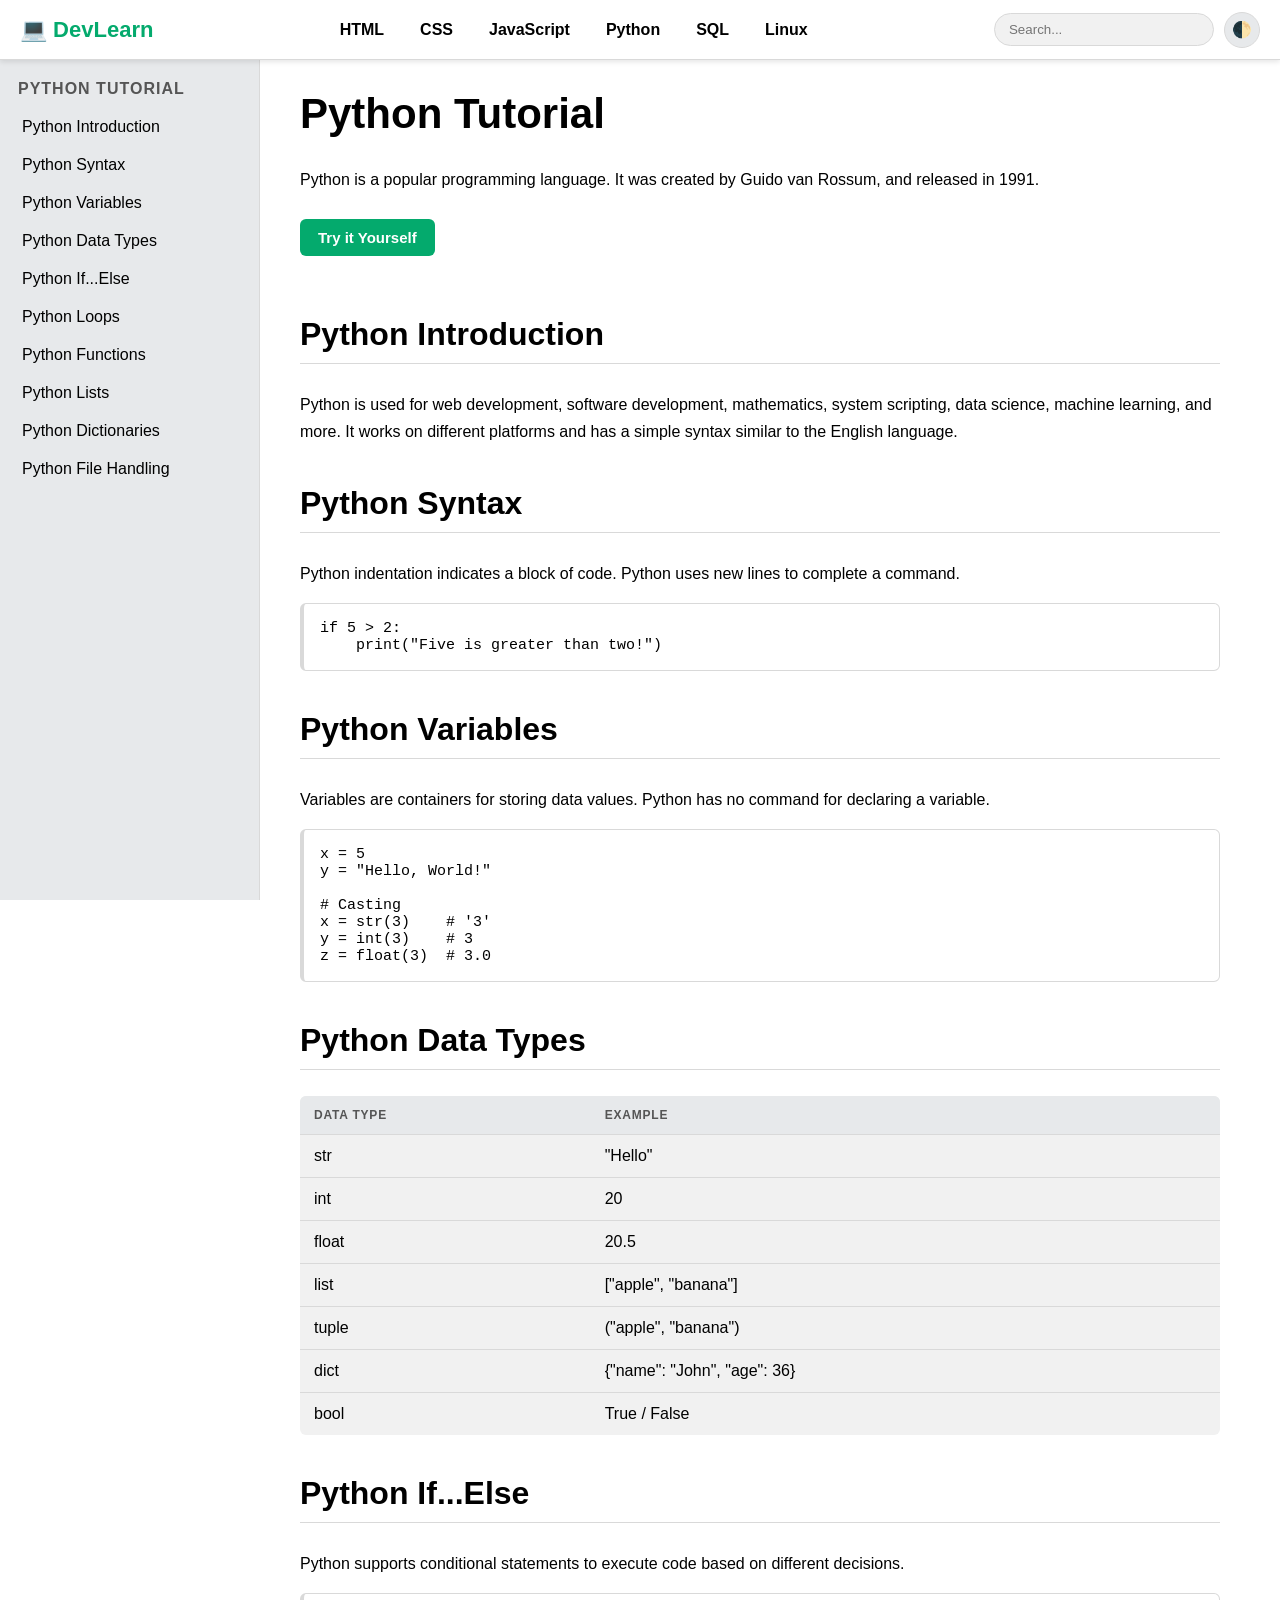
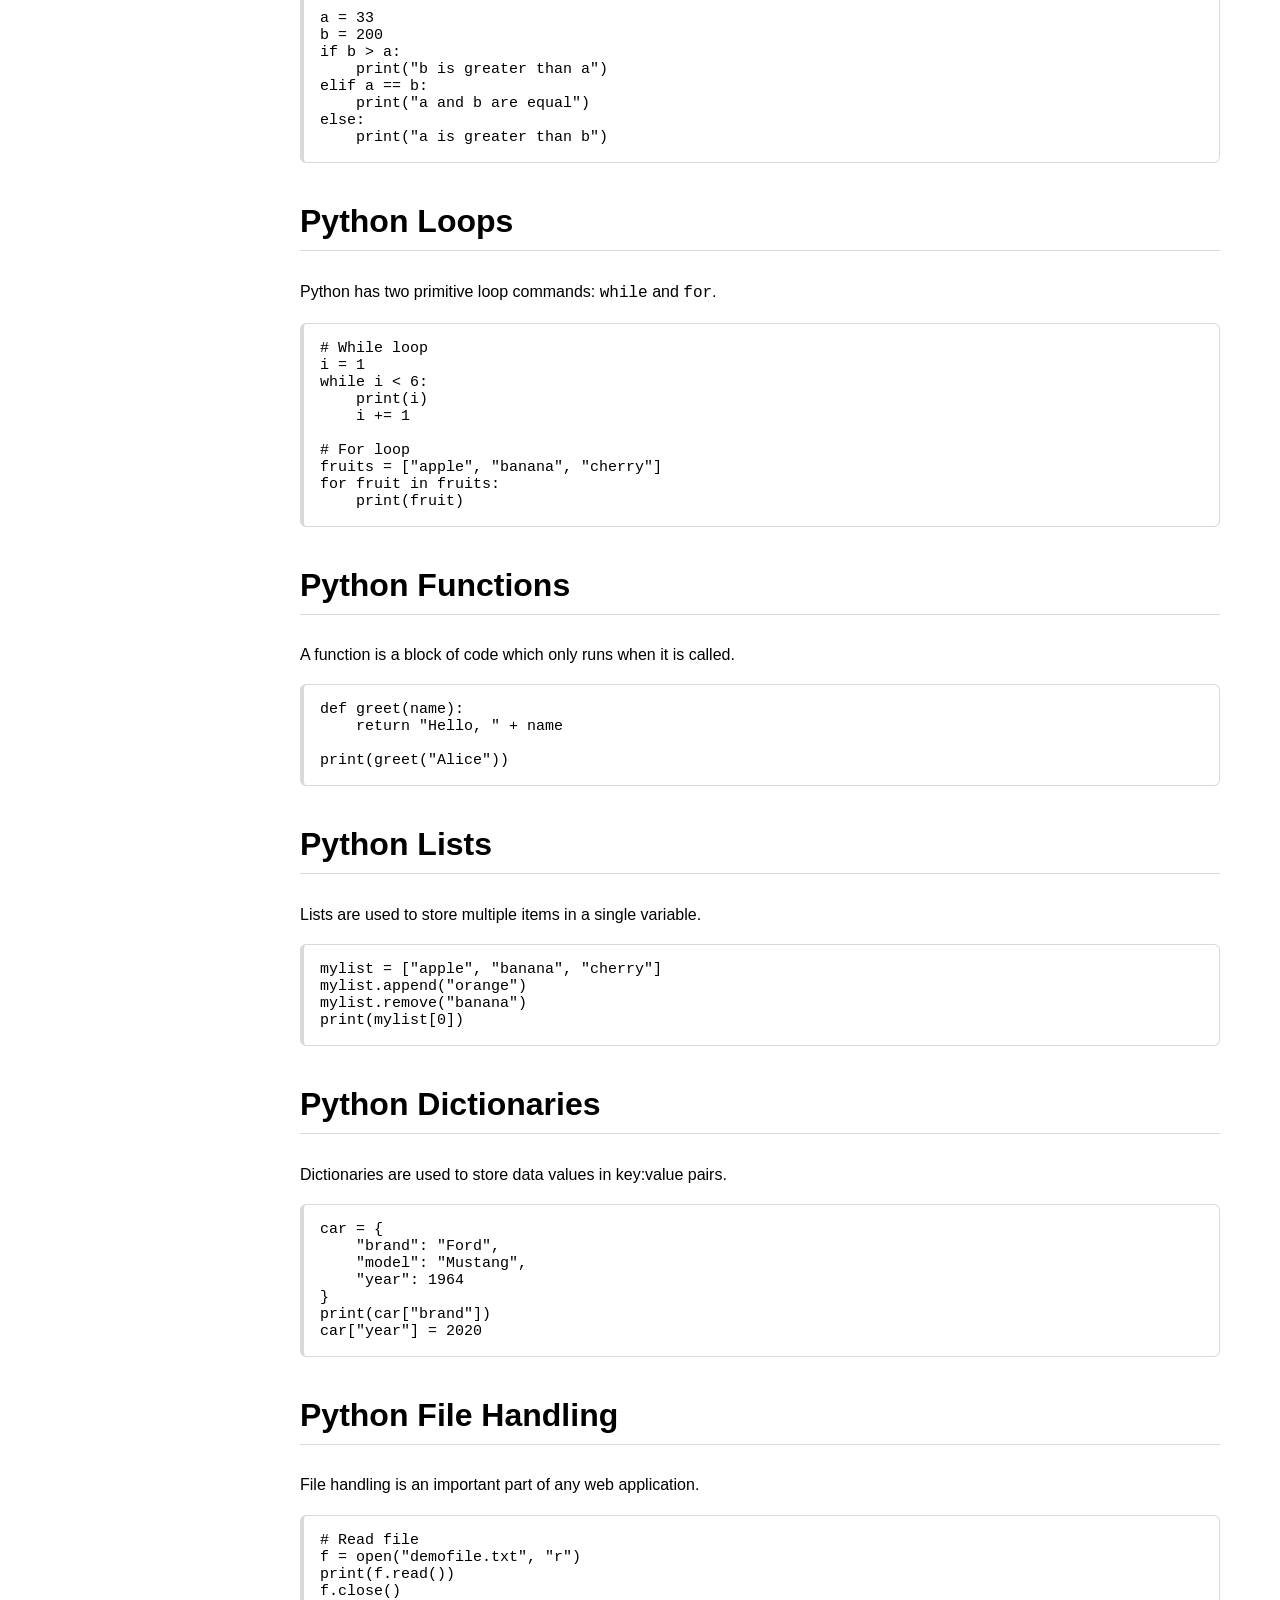
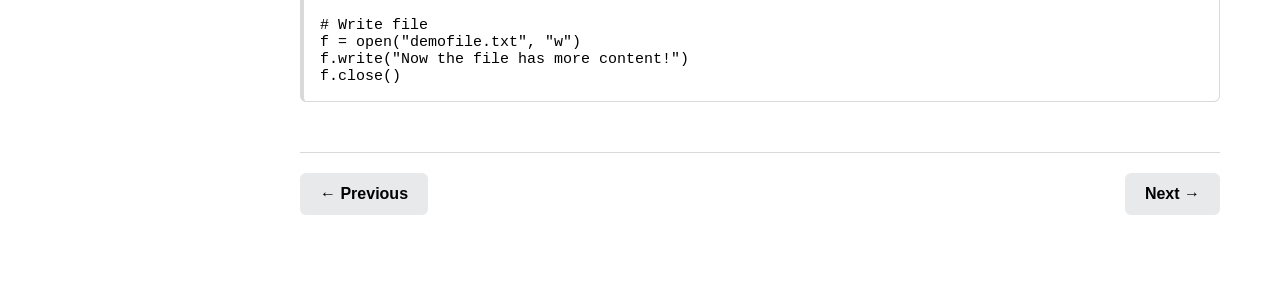
==== python-course.html @ 3996330c "Initial combat" ====
<!DOCTYPE html>
<html lang="en">
<head>
<meta charset="UTF-8">
<meta name="viewport" content="width=device-width, initial-scale=1.0">
<title>Python Tutorial - DevLearn</title>
<link rel="stylesheet" href="global.css">
</head>
<body>

<header class="top-header">
  <button class="sidebar-toggle icon-btn" onclick="toggleSidebar()">☰</button>
  <a href="index.html" class="logo">💻 DevLearn</a>
  <nav>
    <a href="html-course.html">HTML</a>
    <a href="css-course.html">CSS</a>
    <a href="js-course.html">JavaScript</a>
    <a href="python-course.html">Python</a>
    <a href="sql-course.html">SQL</a>
    <a href="linux-course.html">Linux</a>
  </nav>
  <div class="header-actions">
    <input type="text" class="search-box" placeholder="Search..." oninput="filterSidebar(this.value)">
    <button class="icon-btn" onclick="toggleTheme()" title="Toggle theme">🌓</button>
  </div>
</header>

<div class="page-layout">
  <aside class="sidebar">
    <h3>Python Tutorial</h3>
    <a href="#intro">Python Introduction</a>
    <a href="#syntax">Python Syntax</a>
    <a href="#variables">Python Variables</a>
    <a href="#datatypes">Python Data Types</a>
    <a href="#conditions">Python If...Else</a>
    <a href="#loops">Python Loops</a>
    <a href="#functions">Python Functions</a>
    <a href="#lists">Python Lists</a>
    <a href="#dictionaries">Python Dictionaries</a>
    <a href="#filehandling">Python File Handling</a>
  </aside>

  <main class="main-content">

    <h1>Python Tutorial</h1>
    <p>Python is a popular programming language. It was created by Guido van Rossum, and released in 1991.</p>
    <a class="try-it-btn" href="try-it.html?code=%3C!DOCTYPE%20html%3E%0A%3Chtml%3E%0A%3Cbody%3E%0A%3Cpre%20style%3D%22font-size%3A16px%3B%22%3E%0Aprint(%22Hello%2C%20World!%22)%0A%0Ax%20%3D%205%0Ay%20%3D%20%22John%22%0Aprint(x)%0Aprint(y)%0A%3C%2Fpre%3E%0A%3C%2Fbody%3E%0A%3C%2Fhtml%3E" target="_blank">Try it Yourself</a>

    <h2 id="intro">Python Introduction</h2>
    <p>Python is used for web development, software development, mathematics, system scripting, data science, machine learning, and more. It works on different platforms and has a simple syntax similar to the English language.</p>

    <h2 id="syntax">Python Syntax</h2>
    <p>Python indentation indicates a block of code. Python uses new lines to complete a command.</p>
    <div class="code-block"><pre>if 5 > 2:
    print("Five is greater than two!")</pre></div>

    <h2 id="variables">Python Variables</h2>
    <p>Variables are containers for storing data values. Python has no command for declaring a variable.</p>
    <div class="code-block"><pre>x = 5
y = "Hello, World!"

# Casting
x = str(3)    # '3'
y = int(3)    # 3
z = float(3)  # 3.0</pre></div>

    <h2 id="datatypes">Python Data Types</h2>
    <table class="w3-table">
      <tr><th>Data Type</th><th>Example</th></tr>
      <tr><td>str</td><td>"Hello"</td></tr>
      <tr><td>int</td><td>20</td></tr>
      <tr><td>float</td><td>20.5</td></tr>
      <tr><td>list</td><td>["apple", "banana"]</td></tr>
      <tr><td>tuple</td><td>("apple", "banana")</td></tr>
      <tr><td>dict</td><td>{"name": "John", "age": 36}</td></tr>
      <tr><td>bool</td><td>True / False</td></tr>
    </table>

    <h2 id="conditions">Python If...Else</h2>
    <p>Python supports conditional statements to execute code based on different decisions.</p>
    <div class="code-block"><pre>a = 33
b = 200
if b > a:
    print("b is greater than a")
elif a == b:
    print("a and b are equal")
else:
    print("a is greater than b")</pre></div>

    <h2 id="loops">Python Loops</h2>
    <p>Python has two primitive loop commands: <code>while</code> and <code>for</code>.</p>
    <div class="code-block"><pre># While loop
i = 1
while i < 6:
    print(i)
    i += 1

# For loop
fruits = ["apple", "banana", "cherry"]
for fruit in fruits:
    print(fruit)</pre></div>

    <h2 id="functions">Python Functions</h2>
    <p>A function is a block of code which only runs when it is called.</p>
    <div class="code-block"><pre>def greet(name):
    return "Hello, " + name

print(greet("Alice"))</pre></div>

    <h2 id="lists">Python Lists</h2>
    <p>Lists are used to store multiple items in a single variable.</p>
    <div class="code-block"><pre>mylist = ["apple", "banana", "cherry"]
mylist.append("orange")
mylist.remove("banana")
print(mylist[0])</pre></div>

    <h2 id="dictionaries">Python Dictionaries</h2>
    <p>Dictionaries are used to store data values in key:value pairs.</p>
    <div class="code-block"><pre>car = {
    "brand": "Ford",
    "model": "Mustang",
    "year": 1964
}
print(car["brand"])
car["year"] = 2020</pre></div>

    <h2 id="filehandling">Python File Handling</h2>
    <p>File handling is an important part of any web application.</p>
    <div class="code-block"><pre># Read file
f = open("demofile.txt", "r")
print(f.read())
f.close()

# Write file
f = open("demofile.txt", "w")
f.write("Now the file has more content!")
f.close()</pre></div>

    <div class="prev-next">
      <a href="js-course.html">← Previous</a>
      <a href="sql-course.html">Next →</a>
    </div>

  </main>
</div>

<script src="app.js"></script>
</body>
</html>
---- global.css ----
/* ================================
   DevLearn - Global Styles (W3Schools-like)
================================ */

:root {
  --bg: #ffffff;
  --surface: #f1f1f1;
  --surface-2: #e7e9eb;
  --text: #000000;
  --text-secondary: #555555;
  --accent: #04AA6D;
  --accent-hover: #059862;
  --header-bg: #ffffff;
  --sidebar-bg: #E7E9EB;
  --code-bg: #ffffff;
  --border: #d9d9d9;
  --shadow: 0 2px 5px rgba(0,0,0,0.1);
}

[data-theme="dark"] {
  --bg: #0f1115;
  --surface: #151922;
  --surface-2: #1f2330;
  --text: #ffffff;
  --text-secondary: #bbbbbb;
  --accent: #00ff99;
  --accent-hover: #00cc77;
  --header-bg: #151922;
  --sidebar-bg: #11151f;
  --code-bg: #0b0d12;
  --border: #2a2e3b;
  --shadow: 0 2px 10px rgba(0,0,0,0.4);
}

* {
  box-sizing: border-box;
}

html, body {
  margin: 0;
  padding: 0;
  font-family: "Segoe UI", Tahoma, Geneva, Verdana, sans-serif;
  background: var(--bg);
  color: var(--text);
  scroll-behavior: smooth;
}

/* Header */
.top-header {
  position: fixed;
  top: 0;
  left: 0;
  right: 0;
  height: 60px;
  background: var(--header-bg);
  border-bottom: 1px solid var(--border);
  display: flex;
  align-items: center;
  justify-content: space-between;
  padding: 0 20px;
  z-index: 1000;
  box-shadow: var(--shadow);
}

.logo {
  font-size: 22px;
  font-weight: 700;
  color: var(--accent);
  text-decoration: none;
  display: flex;
  align-items: center;
  gap: 8px;
}

.top-header nav {
  display: flex;
  align-items: center;
  gap: 12px;
}

.top-header nav a {
  color: var(--text);
  text-decoration: none;
  font-weight: 600;
  padding: 6px 12px;
  border-radius: 20px;
  transition: background 0.2s;
}

.top-header nav a:hover {
  background: var(--surface-2);
}

.header-actions {
  display: flex;
  align-items: center;
  gap: 10px;
}

.search-box {
  padding: 8px 14px;
  border-radius: 20px;
  border: 1px solid var(--border);
  background: var(--surface);
  color: var(--text);
  outline: none;
  width: 220px;
}

.icon-btn {
  background: var(--surface-2);
  border: 1px solid var(--border);
  color: var(--text);
  border-radius: 50%;
  width: 36px;
  height: 36px;
  cursor: pointer;
  display: inline-flex;
  align-items: center;
  justify-content: center;
  font-size: 16px;
}

.icon-btn:hover {
  background: var(--accent);
  color: #fff;
  border-color: var(--accent);
}

/* Layout with sidebar */
.page-layout {
  display: flex;
  padding-top: 60px;
  min-height: 100vh;
}

/* Sidebar */
.sidebar {
  width: 260px;
  background: var(--sidebar-bg);
  border-right: 1px solid var(--border);
  position: fixed;
  top: 60px;
  bottom: 0;
  left: 0;
  overflow-y: auto;
  padding: 10px 0;
  transition: transform 0.3s;
}

.sidebar h3 {
  padding: 10px 18px;
  margin: 0;
  font-size: 16px;
  color: var(--text-secondary);
  text-transform: uppercase;
  letter-spacing: 1px;
}

.sidebar a {
  display: block;
  padding: 10px 18px;
  color: var(--text);
  text-decoration: none;
  border-left: 4px solid transparent;
  transition: background 0.15s, border-color 0.15s;
}

.sidebar a:hover,
.sidebar a.active {
  background: var(--surface-2);
  border-left-color: var(--accent);
}

/* Main content area */
.main-content {
  margin-left: 260px;
  flex: 1;
  padding: 30px 40px;
  max-width: 1000px;
}

.main-content h1 {
  font-size: 42px;
  margin-top: 0;
}

.main-content h2 {
  font-size: 32px;
  margin-top: 40px;
  padding-bottom: 10px;
  border-bottom: 1px solid var(--border);
}

.main-content h3 {
  font-size: 24px;
  margin-top: 30px;
}

.main-content p {
  line-height: 1.7;
  font-size: 16px;
}

.main-content ul, .main-content ol {
  line-height: 1.8;
}

/* Code blocks */
.code-block {
  background: var(--code-bg);
  border-left: 4px solid var(--accent);
  border: 1px solid var(--border);
  border-left-width: 4px;
  border-radius: 6px;
  padding: 16px;
  overflow-x: auto;
  font-family: "Consolas", "Courier New", monospace;
  font-size: 15px;
  position: relative;
  margin: 16px 0;
}

.code-block pre {
  margin: 0;
  white-space: pre-wrap;
}

.syntax-box {
  background: var(--surface);
  border-left: 4px solid var(--accent);
  padding: 14px 18px;
  border-radius: 6px;
  font-family: "Consolas", "Courier New", monospace;
  font-size: 15px;
  color: var(--accent);
  margin: 14px 0;
}

/* Try It button */
.try-it-btn {
  display: inline-block;
  background: var(--accent);
  color: #fff;
  padding: 10px 18px;
  border-radius: 6px;
  text-decoration: none;
  font-weight: 600;
  margin: 10px 0 20px;
  border: none;
  cursor: pointer;
  font-size: 15px;
  transition: background 0.2s;
}

.try-it-btn:hover {
  background: var(--accent-hover);
}

/* Tables */
.w3-table {
  width: 100%;
  border-collapse: collapse;
  margin: 16px 0;
  background: var(--surface);
  border-radius: 6px;
  overflow: hidden;
}

.w3-table th,
.w3-table td {
  padding: 12px 14px;
  text-align: left;
  border-bottom: 1px solid var(--border);
}

.w3-table th {
  background: var(--surface-2);
  color: var(--text-secondary);
  font-weight: 700;
  text-transform: uppercase;
  font-size: 12px;
  letter-spacing: 0.8px;
}

.w3-table tr:last-child td {
  border-bottom: none;
}

/* Notes / Tips */
.note {
  background: #fff3cd;
  color: #664d03;
  border-left: 4px solid #ffc107;
  padding: 14px 18px;
  border-radius: 6px;
  margin: 16px 0;
}

[data-theme="dark"] .note {
  background: #3b3415;
  color: #ffe9a6;
  border-left-color: #ffc107;
}

/* Prev / Next */
.prev-next {
  display: flex;
  justify-content: space-between;
  margin-top: 50px;
  padding-top: 20px;
  border-top: 1px solid var(--border);
}

.prev-next a {
  background: var(--surface-2);
  color: var(--text);
  padding: 12px 20px;
  border-radius: 6px;
  text-decoration: none;
  font-weight: 600;
  display: inline-flex;
  align-items: center;
  gap: 8px;
}

.prev-next a:hover {
  background: var(--accent);
  color: #fff;
}

/* Homepage cards */
.course-grid {
  display: grid;
  grid-template-columns: repeat(auto-fill, minmax(260px, 1fr));
  gap: 24px;
  margin-top: 30px;
}

.course-card {
  background: var(--surface);
  border: 1px solid var(--border);
  border-radius: 12px;
  padding: 24px;
  text-decoration: none;
  color: var(--text);
  transition: transform 0.2s, box-shadow 0.2s;
  display: flex;
  flex-direction: column;
}

.course-card:hover {
  transform: translateY(-4px);
  box-shadow: var(--shadow);
}

.course-card .icon {
  font-size: 36px;
  margin-bottom: 12px;
}

.course-card h3 {
  margin: 0 0 8px;
  font-size: 20px;
}

.course-card p {
  margin: 0;
  color: var(--text-secondary);
  font-size: 14px;
}

/* Hero */
.hero {
  text-align: center;
  padding: 60px 20px 40px;
}

.hero h1 {
  font-size: 48px;
  margin: 0 0 12px;
}

.hero p {
  font-size: 20px;
  color: var(--text-secondary);
  margin: 0 0 30px;
}

/* Mobile */
.sidebar-toggle {
  display: none;
  background: none;
  border: none;
  color: var(--text);
  font-size: 24px;
  cursor: pointer;
}

@media (max-width: 900px) {
  .sidebar {
    transform: translateX(-100%);
    z-index: 999;
  }
  .sidebar.open {
    transform: translateX(0);
  }
  .main-content {
    margin-left: 0;
    padding: 20px;
  }
  .sidebar-toggle {
    display: inline-flex;
  }
  .search-box {
    width: 140px;
  }
}

/* Scrollbar */
::-webkit-scrollbar {
  width: 8px;
}
::-webkit-scrollbar-track {
  background: transparent;
}
::-webkit-scrollbar-thumb {
  background: var(--border);
  border-radius: 4px;
}
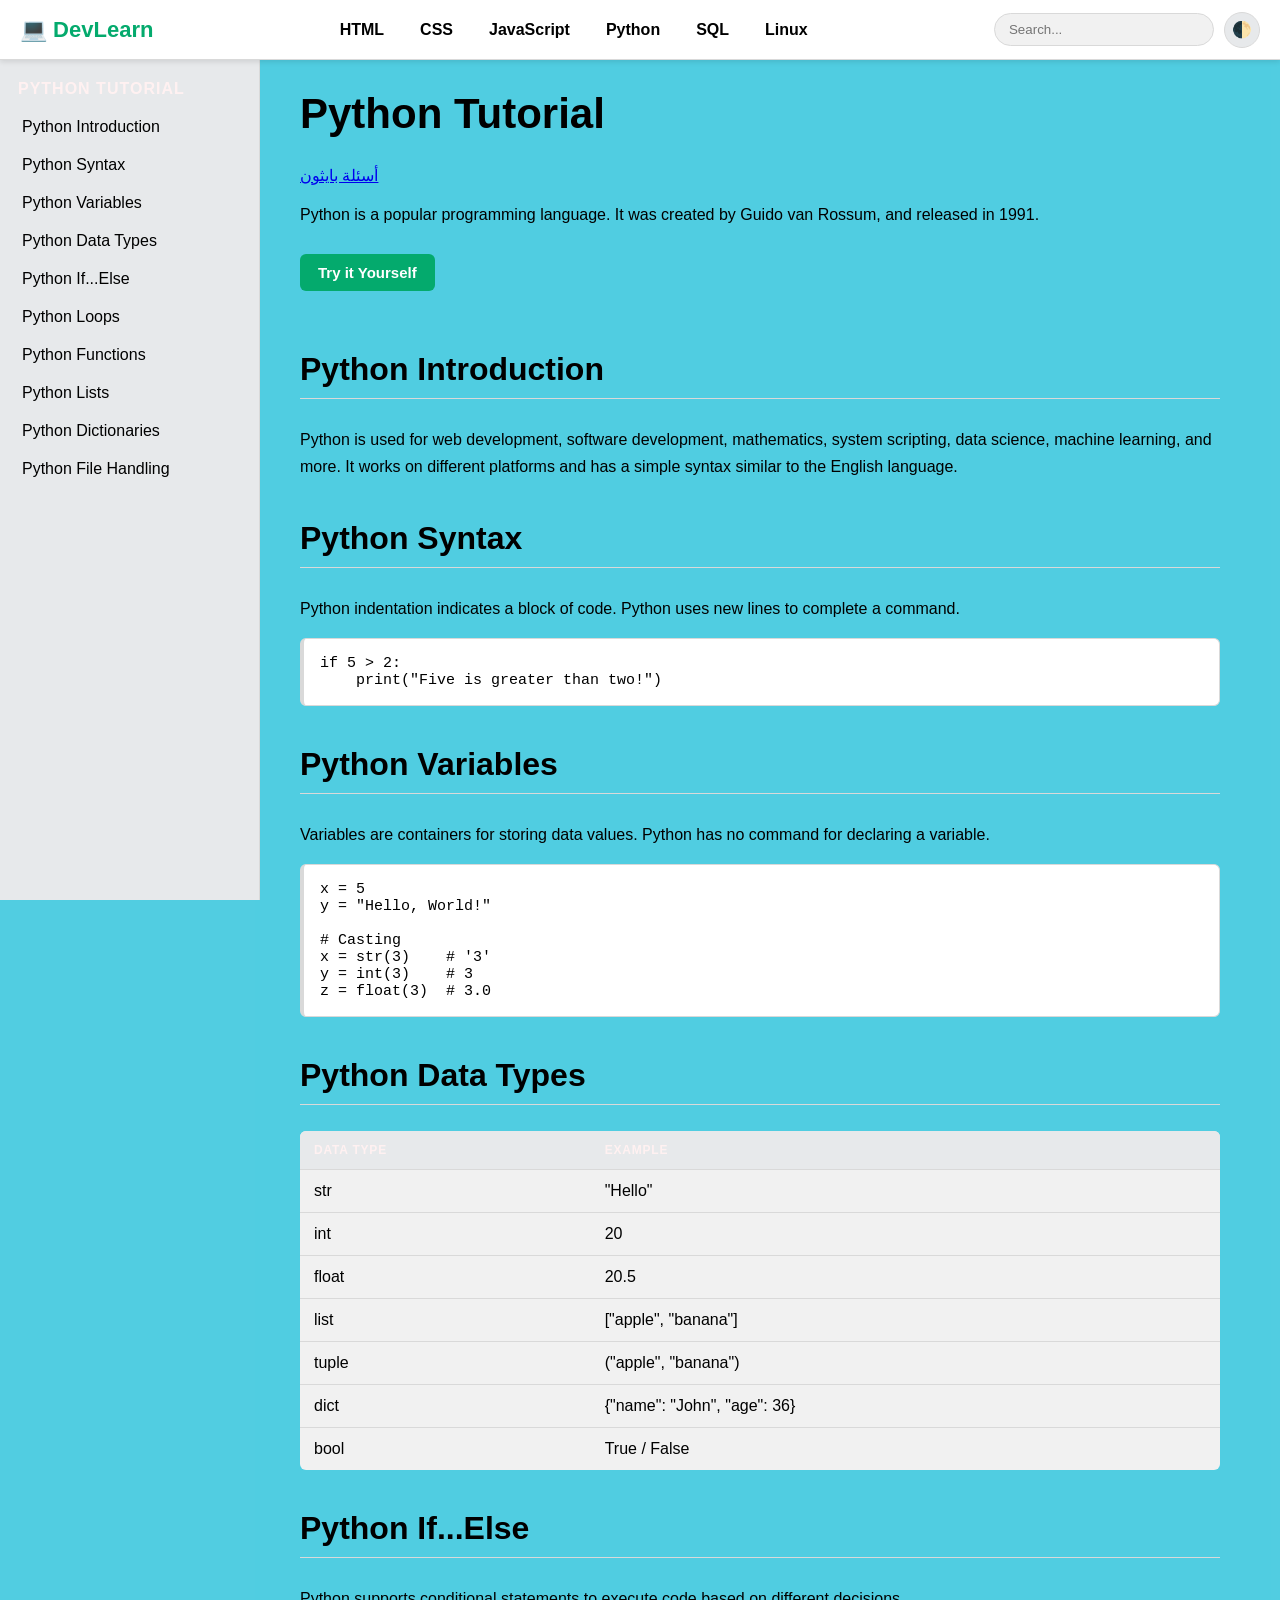
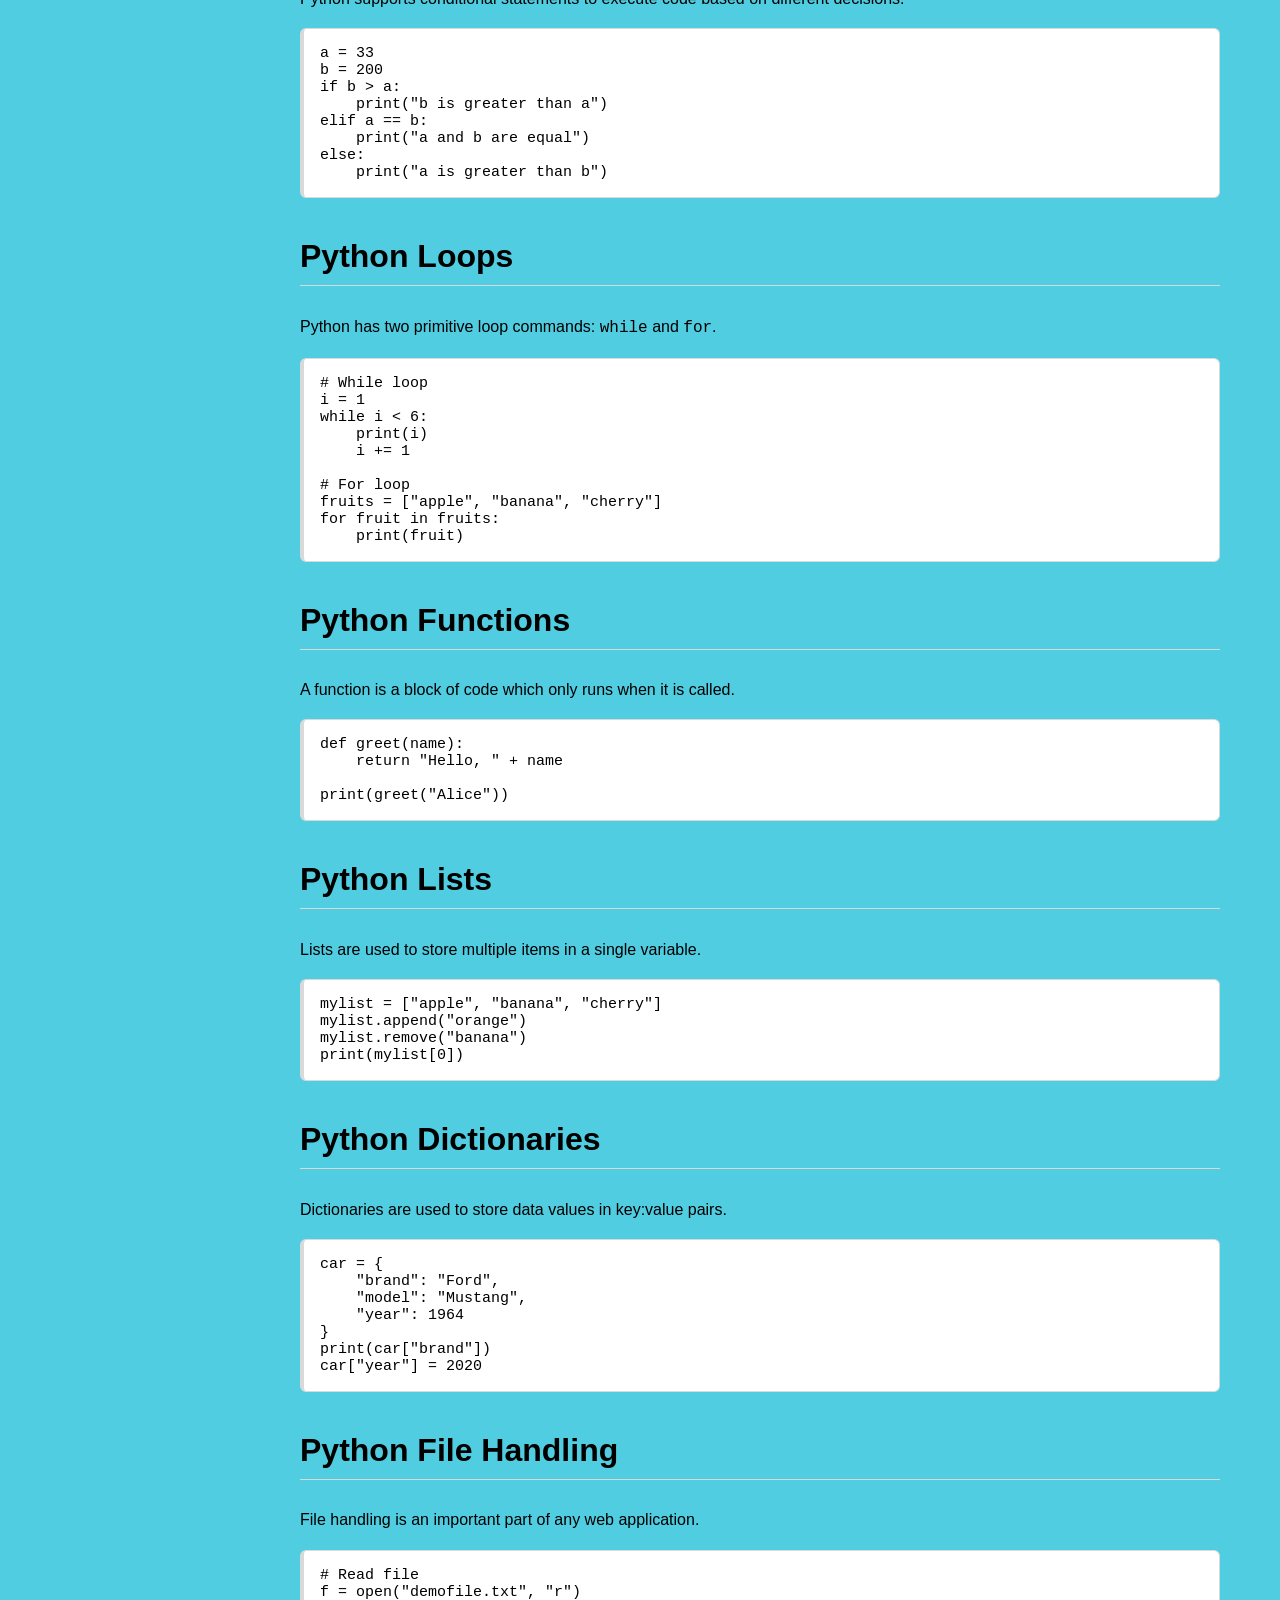
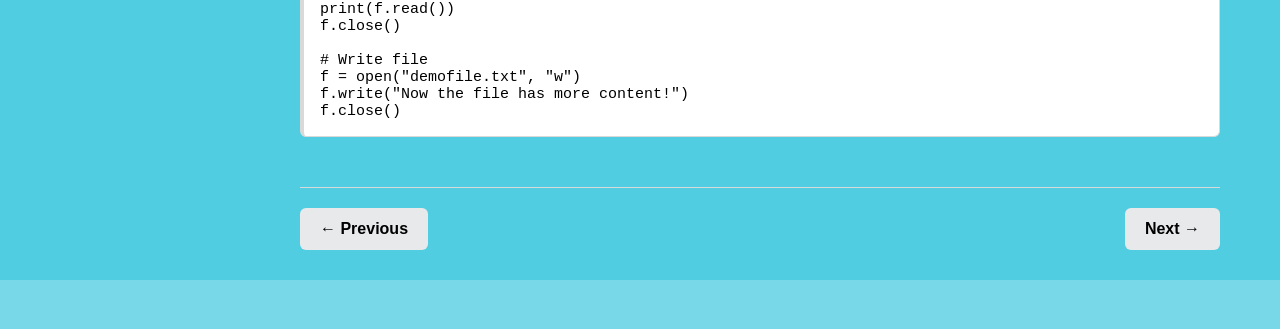
==== commit f7b6f853: "Add files via upload" ====
--- a/python-course.html
+++ b/python-course.html
@@ -7,6 +7,7 @@
 <link rel="stylesheet" href="global.css">
 </head>
 <body>
+  
 
 <header class="top-header">
   <button class="sidebar-toggle icon-btn" onclick="toggleSidebar()">☰</button>
@@ -43,6 +44,7 @@
   <main class="main-content">
 
     <h1>Python Tutorial</h1>
+    <a href="python-quiz.html">أسئلة بايثون</a>
     <p>Python is a popular programming language. It was created by Guido van Rossum, and released in 1991.</p>
     <a class="try-it-btn" href="try-it.html?code=%3C!DOCTYPE%20html%3E%0A%3Chtml%3E%0A%3Cbody%3E%0A%3Cpre%20style%3D%22font-size%3A16px%3B%22%3E%0Aprint(%22Hello%2C%20World!%22)%0A%0Ax%20%3D%205%0Ay%20%3D%20%22John%22%0Aprint(x)%0Aprint(y)%0A%3C%2Fpre%3E%0A%3C%2Fbody%3E%0A%3C%2Fhtml%3E" target="_blank">Try it Yourself</a>
 
--- a/global.css
+++ b/global.css
@@ -3,11 +3,11 @@
 ================================ */
 
 :root {
-  --bg: #ffffff;
+  --bg: #3fc8deb1;
   --surface: #f1f1f1;
   --surface-2: #e7e9eb;
   --text: #000000;
-  --text-secondary: #555555;
+  --text-secondary: #fff1f1;
   --accent: #04AA6D;
   --accent-hover: #059862;
   --header-bg: #ffffff;
@@ -429,3 +429,58 @@
   border-radius: 4px;
 }
 
+
+
+/* ===== FOOTER ===== */
+.site-footer {
+  background-color: #0f172a;
+  color: #ffffff;
+  text-align: center;
+  padding: 40px 20px;
+  margin-top: 60px;
+  border-top: 3px solid #0a66c2;
+}
+
+.site-footer h3 {
+  font-size: 22px;
+  margin-bottom: 10px;
+  color: #00aaff;
+}
+
+.site-footer p {
+  font-size: 14px;
+  opacity: 0.8;
+  margin-bottom: 20px;
+}
+
+/* روابط الفريق */
+.site-footer a {
+  color: #ffffff;
+  text-decoration: none;
+  font-size: 16px;
+  display: inline-flex;
+  align-items: center;
+  gap: 10px;
+  margin: 8px 0;
+  transition: 0.3s;
+}
+
+/* أيقونة LinkedIn */
+.site-footer i {
+  color: #0a66c2;
+  font-size: 20px;
+}
+
+/* تأثير عند المرور */
+.site-footer a:hover {
+  color: #00aaff;
+  transform: translateX(5px);
+}
+
+/* تنظيم النصوص */
+.site-footer div {
+  display: flex;
+  flex-direction: column;
+  gap: 10px;
+  align-items: center;
+}
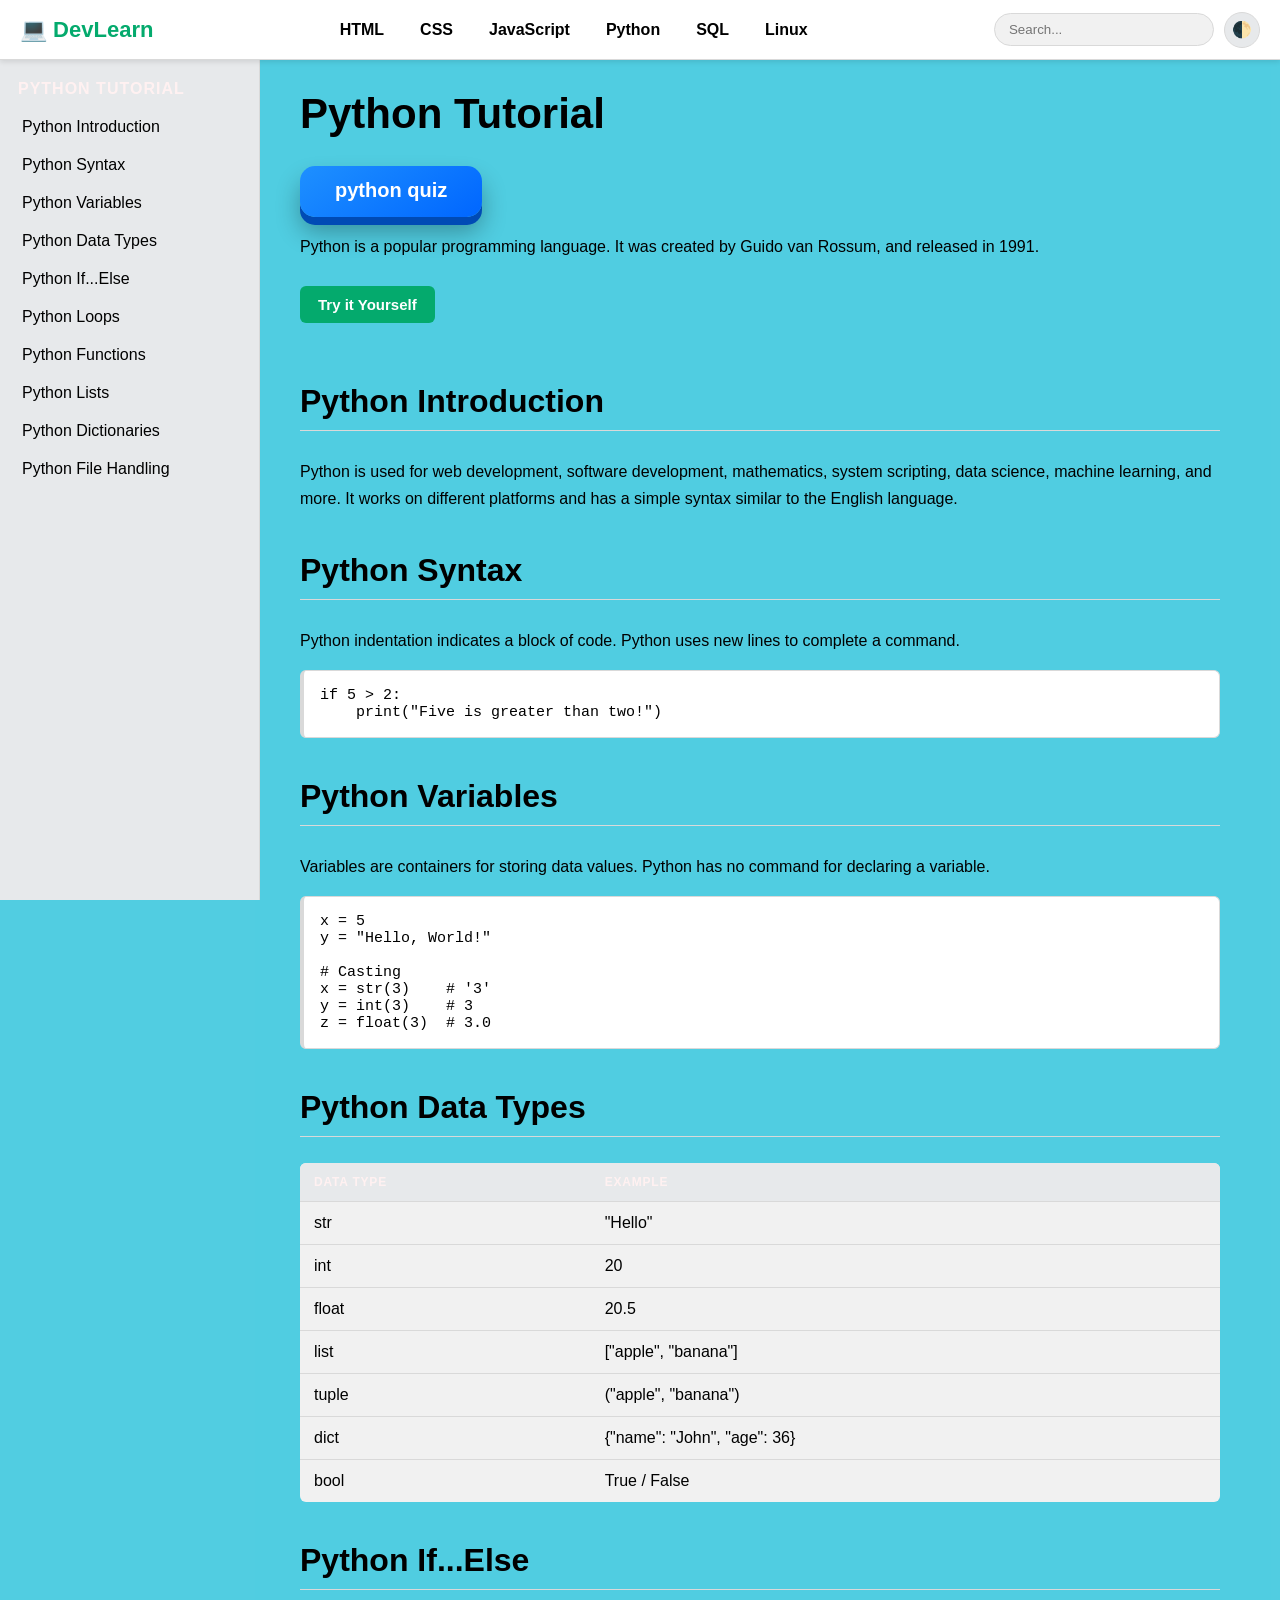
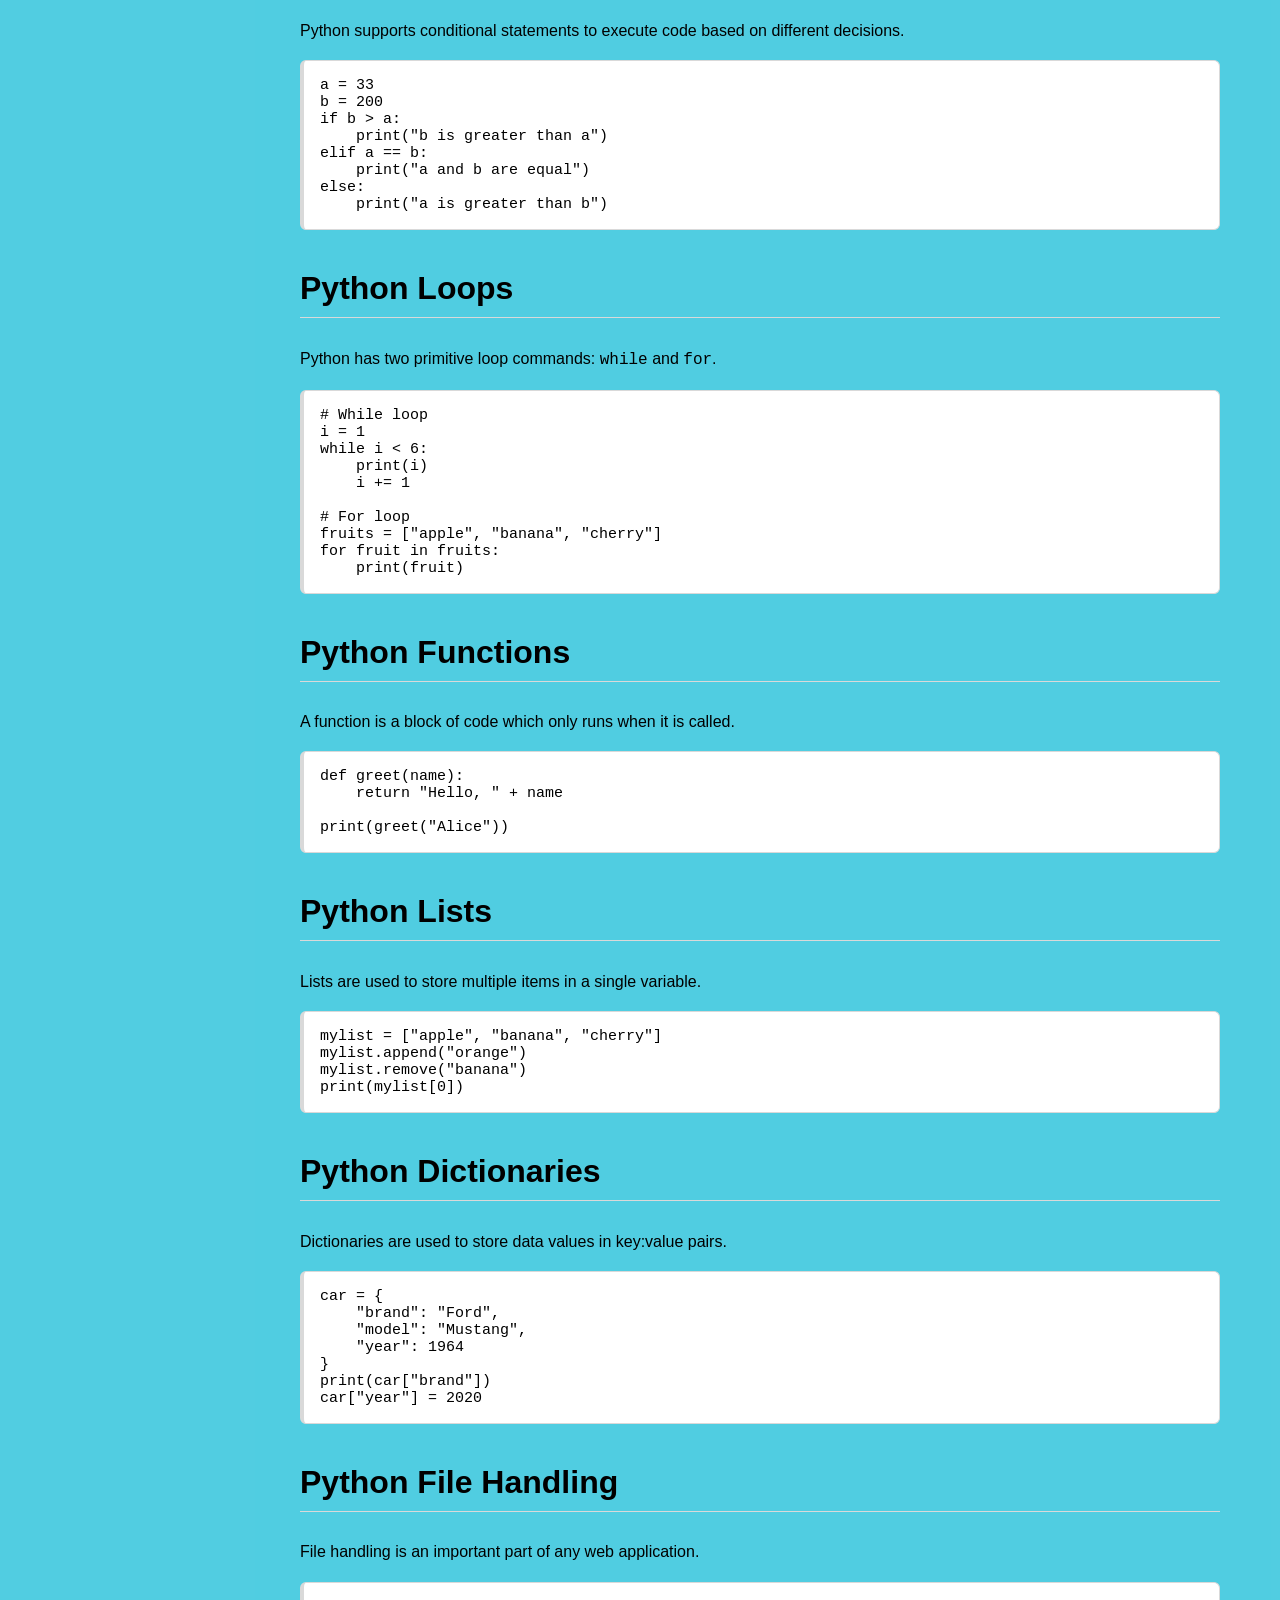
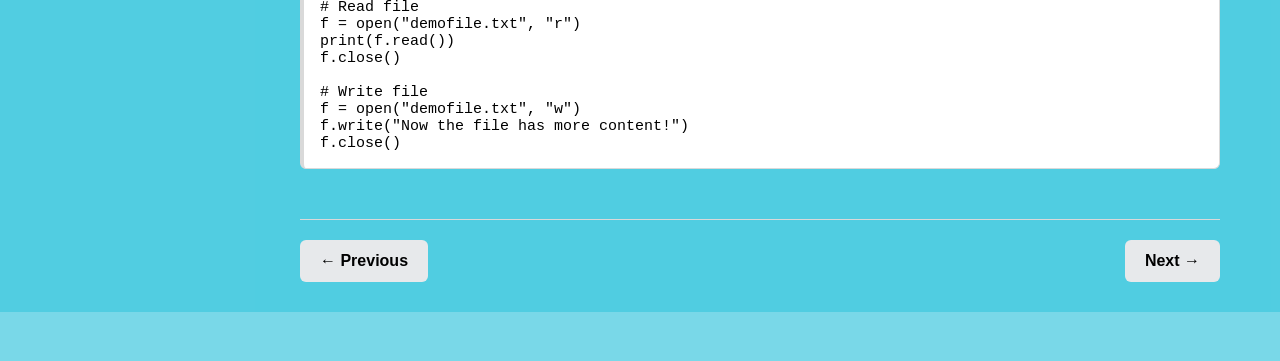
==== commit c0fc6807: "Add files via upload" ====
--- a/python-course.html
+++ b/python-course.html
@@ -44,7 +44,41 @@
   <main class="main-content">
 
     <h1>Python Tutorial</h1>
-    <a href="python-quiz.html">أسئلة بايثون</a>
+    <a href="python-quiz.html" class="btn-3d">
+  <span>python quiz</span>
+</a>
+ 
+<style>
+.btn-3d{
+  display:inline-block;
+  text-decoration:none;
+  font-size:20px;
+  font-weight:bold;
+  color:white;
+  padding:14px 35px;
+  border-radius:15px;
+  background: linear-gradient(145deg, #1e90ff, #0066ff);
+  box-shadow: 0 8px 0 #004bb5, 0 15px 25px rgba(0,0,0,0.3);
+  transition: all 0.15s ease;
+  position: relative;
+}
+ 
+.btn-3d span{
+  display:inline-block;
+  transform: translateY(-1px);
+}
+ 
+.btn-3d:hover{
+  transform: translateY(2px);
+  box-shadow: 0 6px 0 #004bb5, 0 12px 20px rgba(0,0,0,0.25);
+}
+ 
+.btn-3d:active{
+  transform: translateY(6px);
+  box-shadow: 0 2px 0 #004bb5;
+}
+</style>
+ 
     <p>Python is a popular programming language. It was created by Guido van Rossum, and released in 1991.</p>
     <a class="try-it-btn" href="try-it.html?code=%3C!DOCTYPE%20html%3E%0A%3Chtml%3E%0A%3Cbody%3E%0A%3Cpre%20style%3D%22font-size%3A16px%3B%22%3E%0Aprint(%22Hello%2C%20World!%22)%0A%0Ax%20%3D%205%0Ay%20%3D%20%22John%22%0Aprint(x)%0Aprint(y)%0A%3C%2Fpre%3E%0A%3C%2Fbody%3E%0A%3C%2Fhtml%3E" target="_blank">Try it Yourself</a>
 
